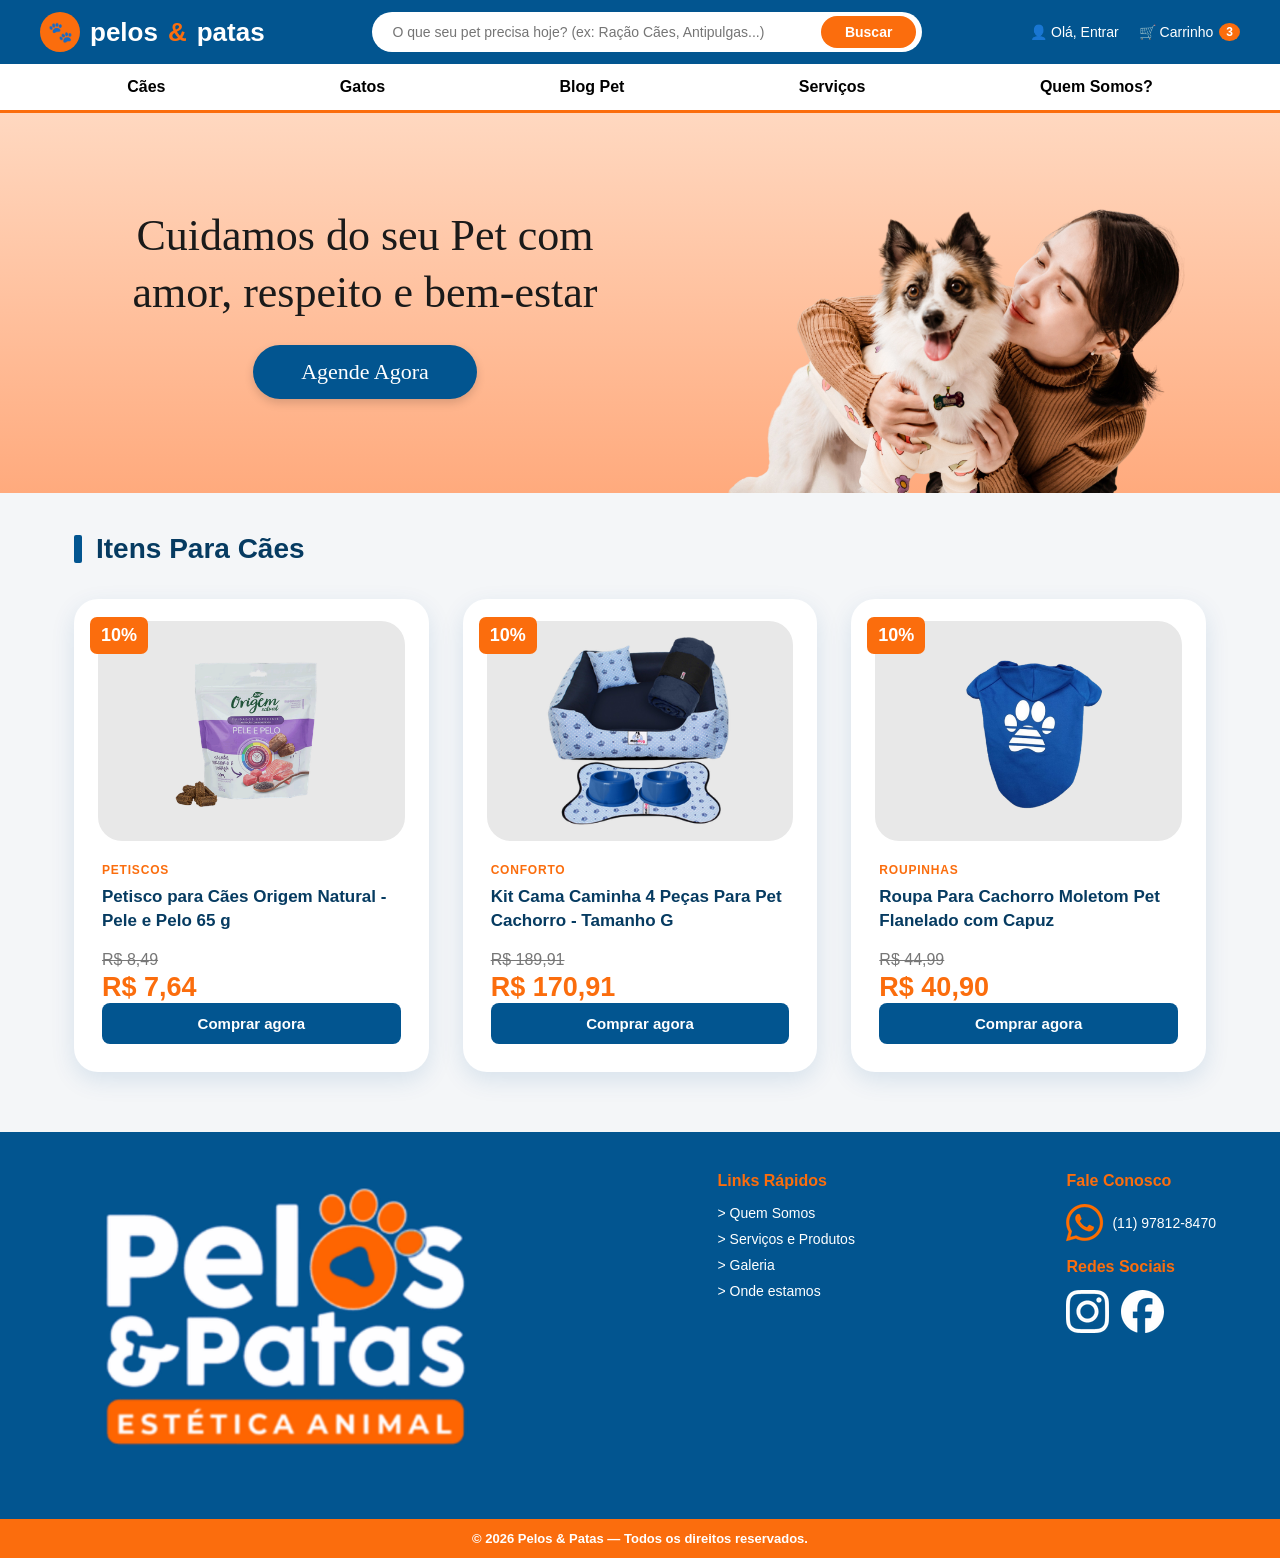
==== index.html @ 300a694d "Replace footer icons with images" ====
<!DOCTYPE html>
<html lang="pt-BR">
<head>
  <meta charset="UTF-8">
  <meta name="viewport" content="width=device-width, initial-scale=1.0">
  <title>Pelos e Patas - Pet Shop</title>
  <style>
    :root {
      --laranja: #fb6d0d;
      --azul: #025590;
      --azul-escuro: #063b61;
      --cinza-texto: #666;
      --cinza-claro: #f4f6f8;
      --branco: #ffffff;
    }

    * {
      box-sizing: border-box;
      margin: 0;
      padding: 0;
    }

    body {
      font-family: Arial, sans-serif;
      background: var(--cinza-claro);
      color: var(--azul-escuro);
      overflow-x: hidden;
    }

    /* BARRA SUPERIOR (AZUL) */
    .top-bar {
      background-color: var(--azul);
      color: var(--branco);
      padding: 12px 40px;
      display: flex;
      align-items: center;
      justify-content: space-between;
      gap: 20px;
      position: relative;
      z-index: 2;
    }

    .logo {
      font-size: 26px;
      font-weight: bold;
      color: var(--branco);
      display: flex;
      align-items: center;
      gap: 10px;
      text-decoration: none;
      white-space: nowrap;
    }

    .logo-icon {
      background-color: var(--laranja);
      color: var(--branco);
      width: 40px;
      height: 40px;
      border-radius: 50%;
      display: flex;
      align-items: center;
      justify-content: center;
      font-size: 20px;
    }

    .logo span {
      color: var(--laranja);
    }

    /* BARRA DE PESQUISA */
    .search-box {
      background: var(--branco);
      border-radius: 30px;
      padding: 4px 6px 4px 20px;
      display: flex;
      align-items: center;
      width: 100%;
      max-width: 550px;
    }

    .search-box input {
      border: none;
      outline: none;
      width: 100%;
      font-size: 14px;
      color: var(--cinza-texto);
    }

    .search-box button {
      background: var(--laranja);
      color: var(--branco);
      border: none;
      padding: 8px 24px;
      border-radius: 20px;
      font-weight: bold;
      cursor: pointer;
      font-size: 14px;
    }

    .user-actions {
      display: flex;
      align-items: center;
      gap: 20px;
      font-size: 14px;
      white-space: nowrap;
    }

    .user-actions a {
      color: var(--branco);
      text-decoration: none;
      display: flex;
      align-items: center;
      gap: 6px;
    }

    .cart-badge {
      background: var(--laranja);
      color: var(--branco);
      border-radius: 50%;
      padding: 2px 7px;
      font-size: 12px;
      font-weight: bold;
    }

    /* MENU DE NAVEGAÇÃO SECUNDÁRIO */
    .sub-nav {
      background: var(--branco);
      display: flex;
      justify-content: space-around;
      padding: 14px 40px;
      border-bottom: 3px solid var(--laranja);
      position: relative;
      z-index: 1;
    }

    .sub-nav a {
      color: #000;
      text-decoration: none;
      font-weight: bold;
      font-size: 16px;
    }

    .sub-nav a:hover {
      color: var(--laranja);
    }

    /* HERO SECTION */
    .hero {
      background: linear-gradient(180deg, #ffd8c0 0%, #ffaa7d 100%);
      position: relative;
      display: flex;
      justify-content: center;
      align-items: flex-end;
      height: 380px;
      padding: 0 40px;
      overflow: hidden;
    }

    .hero-container {
      max-width: 1100px;
      width: 100%;
      height: 100%;
      display: flex;
      align-items: center;
      justify-content: space-between;
      position: relative;
    }

    .hero-text {
      max-width: 550px;
      text-align: center;
    }

    .hero-text h1 {
      font-family: 'Georgia', serif;
      font-size: 44px;
      color: #1a1a1a;
      font-weight: normal;
      line-height: 1.3;
      margin-bottom: 24px;
    }

    .btn-agende {
      display: inline-block;
      background-color: var(--azul);
      color: var(--branco);
      padding: 14px 48px;
      border: none;
      border-radius: 30px;
      font-size: 22px;
      font-family: 'Georgia', serif;
      cursor: pointer;
      box-shadow: 0 4px 10px rgba(0,0,0,0.15);
      transition: background 0.2s;
      text-decoration: none;
    }

    .btn-agende:hover {
      background-color: var(--azul-escuro);
    }

    .hero-image {
      position: absolute;
      right: 0;
      bottom: 0;
      display: flex;
      align-items: flex-end;
    }

    .hero-image img {
      height: 360px;
      width: auto;
      display: block;
      object-fit: contain;
      vertical-align: bottom;
    }

    /* CATALOGO DE PRODUTOS */
    .catalogo {
      max-width: 1180px;
      margin: 40px auto;
      padding: 0 24px;
    }

    .cabecalho {
      display: flex;
      align-items: center;
      gap: 14px;
      margin-bottom: 34px;
    }

    .marca {
      width: 8px;
      height: 28px;
      background: var(--azul);
      border-radius: 2px;
    }

    .cabecalho h2 {
      font-size: 28px;
      color: var(--azul-escuro);
    }

    .produtos {
      display: grid;
      grid-template-columns: repeat(3, 1fr);
      gap: 34px;
    }

    .card {
      position: relative;
      overflow: hidden;
      background: var(--branco);
      border-radius: 24px;
      box-shadow: 0 8px 24px rgba(2, 85, 144, 0.12);
      transition: transform 0.2s ease, box-shadow 0.2s ease;
      display: flex;
      flex-direction: column;
    }

    .card:hover {
      transform: translateY(-5px);
      box-shadow: 0 14px 28px rgba(2, 85, 144, 0.18);
    }

    .desconto {
      position: absolute;
      top: 18px;
      left: 16px;
      z-index: 2;
      padding: 8px 11px;
      background: var(--laranja);
      color: var(--branco);
      font-size: 18px;
      font-weight: bold;
      border-radius: 7px;
    }

    .imagem-produto {
      display: flex;
      align-items: center;
      justify-content: center;
      height: 220px;
      margin: 22px 24px 0;
      background: #e8e8e8;
      border-radius: 24px;
      overflow: hidden;
      padding: 16px;
    }

    .imagem-produto img {
      width: 100%;
      height: 100%;
      object-fit: contain;
    }

    .conteudo {
      padding: 22px 28px 28px;
      display: flex;
      flex-direction: column;
      flex-grow: 1;
    }

    .categoria {
      margin-bottom: 8px;
      color: var(--laranja);
      font-size: 12px;
      font-weight: bold;
      text-transform: uppercase;
      letter-spacing: 0.8px;
    }

    .produto-nome {
      min-height: 48px;
      margin-bottom: 18px;
      color: var(--azul-escuro);
      font-size: 17px;
      line-height: 1.4;
    }

    .preco-antigo {
      margin-bottom: 3px;
      color: #777;
      font-size: 16px;
      text-decoration: line-through;
    }

    .preco-atual {
      color: var(--laranja);
      font-size: 27px;
      font-weight: bold;
    }

    .comprar {
      width: 100%;
      margin-top: auto;
      padding: 12px;
      border: none;
      border-radius: 8px;
      background: var(--azul);
      color: var(--branco);
      font-size: 15px;
      font-weight: bold;
      cursor: pointer;
    }

    /* RODAPÉ COMPLETO */
    .site-footer {
      background-color: var(--azul);
      color: var(--branco);
      margin-top: 60px;
    }

    .footer-content {
      max-width: 1200px;
      margin: 0 auto;
      padding: 40px 24px;
      display: flex;
      justify-content: space-between;
      align-items: flex-start;
      gap: 30px;
      flex-wrap: wrap;
    }

    .footer-col-logo {
      display: flex;
      flex-direction: column;
      align-items: flex-start;
      gap: 8px;
    }

    .footer-logo {
      font-size: 32px;
      font-weight: bold;
      color: var(--branco);
      display: flex;
      align-items: center;
      gap: 10px;
      text-decoration: none;
    }

    .footer-logo-icon {
      background-color: var(--laranja);
      color: var(--branco);
      width: 45px;
      height: 45px;
      border-radius: 50%;
      display: flex;
      align-items: center;
      justify-content: center;
      font-size: 24px;
    }

    .footer-logo span {
      color: var(--laranja);
    }

    .footer-subtitle {
      background-color: var(--laranja);
      color: var(--branco);
      font-size: 12px;
      font-weight: bold;
      text-transform: uppercase;
      padding: 4px 12px;
      border-radius: 5px;
      letter-spacing: 1px;
    }

    .footer-col h3 {
      color: var(--laranja);
      font-size: 16px;
      margin-bottom: 14px;
    }

    .footer-col ul {
      list-style: none;
    }

    .footer-col li {
      margin-bottom: 8px;
    }

    .footer-col a {
      color: var(--branco);
      text-decoration: none;
      font-size: 14px;
    }

    .footer-col a:hover {
      text-decoration: underline;
    }

    .contact-item {
      display: flex;
      align-items: center;
      gap: 8px;
      font-size: 14px;
      margin-bottom: 16px;
    }

    .social-icons {
      display: flex;
      gap: 12px;
      font-size: 22px;
    }

    .social-icons a {
      color: var(--branco);
      text-decoration: none;
    }

    .footer-bottom {
      background-color: var(--laranja);
      text-align: center;
      padding: 12px;
      font-size: 13px;
      font-weight: bold;
      color: var(--branco);
    }

    @media (max-width: 900px) {
      .hero-container {
        flex-direction: column;
        text-align: center;
      }
      .hero-image {
        position: relative;
        right: 0;
      }
      .hero-image img {
        height: 280px;
      }
      .produtos {
        grid-template-columns: 1fr;
      }
      .footer-content {
        flex-direction: column;
        gap: 24px;
      }
    }
  </style>
</head>

<body>

  <!-- HEADER PADRONIZADO -->
  <header>
    <div class="top-bar">
      <a href="index.html" class="logo">
        <span class="logo-icon">🐾</span>
        pelos<span>&</span>patas
      </a>
      
      <div class="search-box">
        <input type="text" placeholder="O que seu pet precisa hoje? (ex: Ração Cães, Antipulgas...)">
        <button type="submit">Buscar</button>
      </div>

      <div class="user-actions">
        <a href="#">👤 Olá, Entrar</a>
        <a href="#">🛒 Carrinho <span class="cart-badge">3</span></a>
      </div>
    </div>

    <nav class="sub-nav">
      <a href="#">Cães</a>
      <a href="#">Gatos</a>
      <a href="blog.html">Blog Pet</a>
      <a href="#">Serviços</a>
      <a href="quem-somos.html">Quem Somos?</a>
    </nav>
  </header>

  <!-- HERO SECTION -->
  <section class="hero">
    <div class="hero-container">
      <div class="hero-text">
        <h1>Cuidamos do seu Pet com amor, respeito e bem-estar</h1>
        <a href="agendamento.html" class="btn-agende">Agende Agora</a>
      </div>

      <div class="hero-image">
        <img src="assets/mulher.png?v=2" alt="Mulher com cachorro no colo">
      </div>
    </div>
  </section>

  <!-- CATALOGO DE PRODUTOS -->
  <main class="catalogo">
    <div class="cabecalho">
      <span class="marca"></span>
      <h2>Itens Para Cães</h2>
    </div>

    <section class="produtos">
      <!-- CARD 1 -->
      <article class="card">
        <span class="desconto">10%</span>
        <div class="imagem-produto">
          <img src="assets/petisco.png" alt="Petisco Natural">
        </div>
        <div class="conteudo">
          <p class="categoria">Petiscos</p>
          <h3 class="produto-nome">Petisco para Cães Origem Natural - Pele e Pelo 65 g</h3>
          <p class="preco-antigo">R$ 8,49</p>
          <p class="preco-atual">R$ 7,64</p>
          <button class="comprar">Comprar agora</button>
        </div>
      </article>

      <!-- CARD 2 -->
      <article class="card">
        <span class="desconto">10%</span>
        <div class="imagem-produto">
          <img src="assets/casinha.png" alt="Kit Cama Caminha">
        </div>
        <div class="conteudo">
          <p class="categoria">Conforto</p>
          <h3 class="produto-nome">Kit Cama Caminha 4 Peças Para Pet Cachorro - Tamanho G</h3>
          <p class="preco-antigo">R$ 189,91</p>
          <p class="preco-atual">R$ 170,91</p>
          <button class="comprar">Comprar agora</button>
        </div>
      </article>

      <!-- CARD 3 -->
      <article class="card">
        <span class="desconto">10%</span>
        <div class="imagem-produto">
          <img src="assets/roupa.png" alt="Roupa Moletom">
        </div>
        <div class="conteudo">
          <p class="categoria">Roupinhas</p>
          <h3 class="produto-nome">Roupa Para Cachorro Moletom Pet Flanelado com Capuz</h3>
          <p class="preco-antigo">R$ 44,99</p>
          <p class="preco-atual">R$ 40,90</p>
          <button class="comprar">Comprar agora</button>
        </div>
      </article>
    </section>
  </main>

  <!-- RODAPÉ COMPLETO -->
  <footer class="site-footer">
    <div class="footer-content">
      <div class="footer-col-logo">
        <a href="index.html" class="footer-logo">
          <img src="assets/logo2.png" alt="Pelos & Patas Estética Animal">
        </a>
      </div>

      <div class="footer-col">
        <h3>Links Rápidos</h3>
        <ul>
          <li><a href="quem-somos.html">&gt; Quem Somos</a></li>
          <li><a href="#">&gt; Serviços e Produtos</a></li>
          <li><a href="#">&gt; Galeria</a></li>
          <li><a href="#">&gt; Onde estamos</a></li>
        </ul>
      </div>

      <div class="footer-col">
        <h3>Fale Conosco</h3>
        <div class="contact-item">
          <img src="assets/whatsapp.png" alt="WhatsApp">
          <span>(11) 97812-8470</span>
        </div>

        <h3>Redes Sociais</h3>
        <div class="social-icons">
          <a href="#" title="Instagram">
            <img src="assets/instagram.png" alt="Instagram">
          </a>
          <a href="#" title="Facebook">
            <img src="assets/facebook.png" alt="Facebook">
          </a>
        </div>
      </div>
    </div>

    <div class="footer-bottom">
      &copy; 2026 Pelos & Patas — Todos os direitos reservados.
    </div>
  </footer>

</body>
</html>
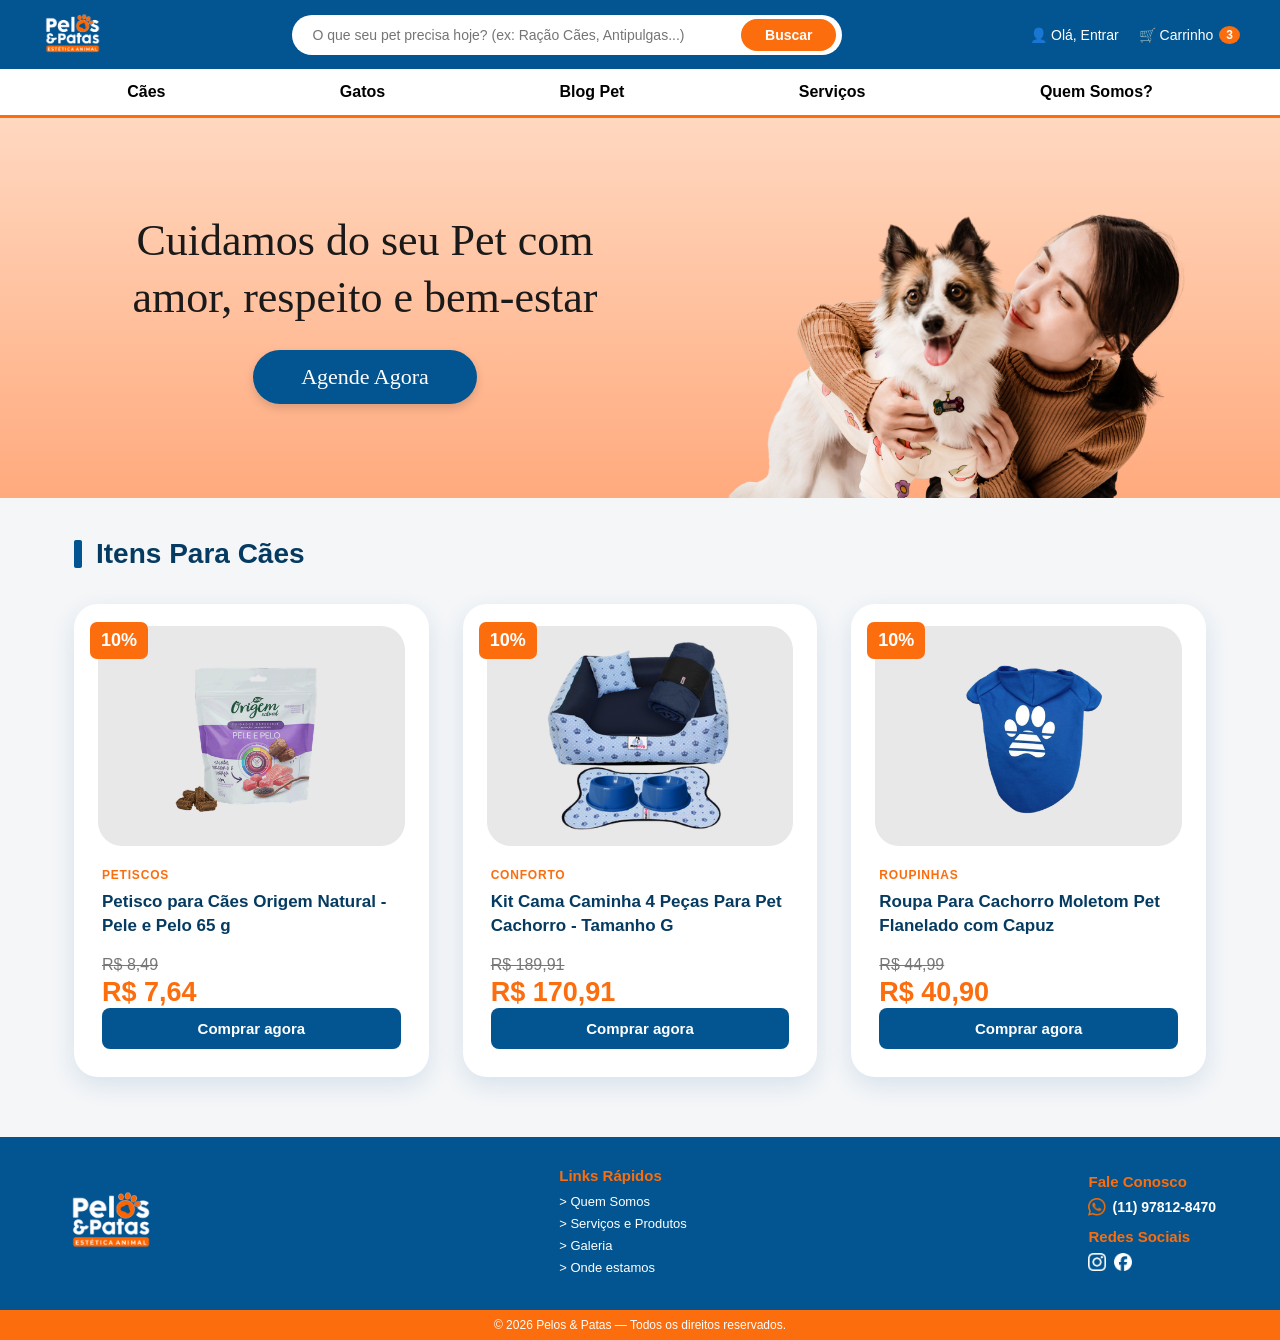
==== commit 45edef1d: "Refactor header and footer styles and layout Refactor header and footer styles, update logo and sear" ====
--- a/index.html
+++ b/index.html
@@ -27,7 +27,7 @@
       overflow-x: hidden;
     }
 
-    /* BARRA SUPERIOR (AZUL) */
+    /* BARRA SUPERIOR */
     .top-bar {
       background-color: var(--azul);
       color: var(--branco);
@@ -41,33 +41,17 @@
     }
 
     .logo {
-      font-size: 26px;
-      font-weight: bold;
-      color: var(--branco);
-      display: flex;
-      align-items: center;
-      gap: 10px;
+      display: flex;
+      align-items: center;
       text-decoration: none;
-      white-space: nowrap;
-    }
-
-    .logo-icon {
-      background-color: var(--laranja);
-      color: var(--branco);
-      width: 40px;
-      height: 40px;
-      border-radius: 50%;
-      display: flex;
-      align-items: center;
-      justify-content: center;
-      font-size: 20px;
-    }
-
-    .logo span {
-      color: var(--laranja);
-    }
-
-    /* BARRA DE PESQUISA */
+    }
+
+    .logo img {
+      height: 45px;
+      width: auto;
+      object-fit: contain;
+    }
+
     .search-box {
       background: var(--branco);
       border-radius: 30px;
@@ -122,7 +106,7 @@
       font-weight: bold;
     }
 
-    /* MENU DE NAVEGAÇÃO SECUNDÁRIO */
+    /* NAV SECUNDÁRIO */
     .sub-nav {
       background: var(--branco);
       display: flex;
@@ -354,10 +338,10 @@
     .footer-content {
       max-width: 1200px;
       margin: 0 auto;
-      padding: 40px 24px;
+      padding: 30px 24px;
       display: flex;
       justify-content: space-between;
-      align-items: flex-start;
+      align-items: center;
       gap: 30px;
       flex-wrap: wrap;
     }
@@ -366,50 +350,19 @@
       display: flex;
       flex-direction: column;
       align-items: flex-start;
-      gap: 8px;
-    }
-
-    .footer-logo {
-      font-size: 32px;
-      font-weight: bold;
-      color: var(--branco);
-      display: flex;
-      align-items: center;
-      gap: 10px;
-      text-decoration: none;
-    }
-
-    .footer-logo-icon {
-      background-color: var(--laranja);
-      color: var(--branco);
-      width: 45px;
-      height: 45px;
-      border-radius: 50%;
-      display: flex;
-      align-items: center;
-      justify-content: center;
-      font-size: 24px;
-    }
-
-    .footer-logo span {
-      color: var(--laranja);
-    }
-
-    .footer-subtitle {
-      background-color: var(--laranja);
-      color: var(--branco);
-      font-size: 12px;
-      font-weight: bold;
-      text-transform: uppercase;
-      padding: 4px 12px;
-      border-radius: 5px;
-      letter-spacing: 1px;
+    }
+
+    .footer-logo img {
+      height: auto;
+      max-height: 65px;
+      width: auto;
+      object-fit: contain;
     }
 
     .footer-col h3 {
       color: var(--laranja);
-      font-size: 16px;
-      margin-bottom: 14px;
+      font-size: 15px;
+      margin-bottom: 8px;
     }
 
     .footer-col ul {
@@ -417,13 +370,13 @@
     }
 
     .footer-col li {
-      margin-bottom: 8px;
+      margin-bottom: 4px;
     }
 
     .footer-col a {
       color: var(--branco);
       text-decoration: none;
-      font-size: 14px;
+      font-size: 13px;
     }
 
     .footer-col a:hover {
@@ -433,28 +386,35 @@
     .contact-item {
       display: flex;
       align-items: center;
+      gap: 6px;
+      font-size: 14px;
+      font-weight: bold;
+      margin-bottom: 12px;
+    }
+
+    .contact-item img {
+      width: 18px;
+      height: 18px;
+      object-fit: contain;
+    }
+
+    .social-icons {
+      display: flex;
       gap: 8px;
-      font-size: 14px;
-      margin-bottom: 16px;
-    }
-
-    .social-icons {
-      display: flex;
-      gap: 12px;
-      font-size: 22px;
-    }
-
-    .social-icons a {
-      color: var(--branco);
-      text-decoration: none;
+    }
+
+    .social-icons img {
+      width: 18px;
+      height: 18px;
+      object-fit: contain;
     }
 
     .footer-bottom {
       background-color: var(--laranja);
       text-align: center;
-      padding: 12px;
-      font-size: 13px;
-      font-weight: bold;
+      padding: 8px;
+      font-size: 12px;
+      font-weight: normal;
       color: var(--branco);
     }
 
@@ -483,12 +443,11 @@
 
 <body>
 
-  <!-- HEADER PADRONIZADO -->
+  <!-- HEADER -->
   <header>
     <div class="top-bar">
       <a href="index.html" class="logo">
-        <span class="logo-icon">🐾</span>
-        pelos<span>&</span>patas
+        <img src="assets/logo.png" alt="Pelos & Patas">
       </a>
       
       <div class="search-box">
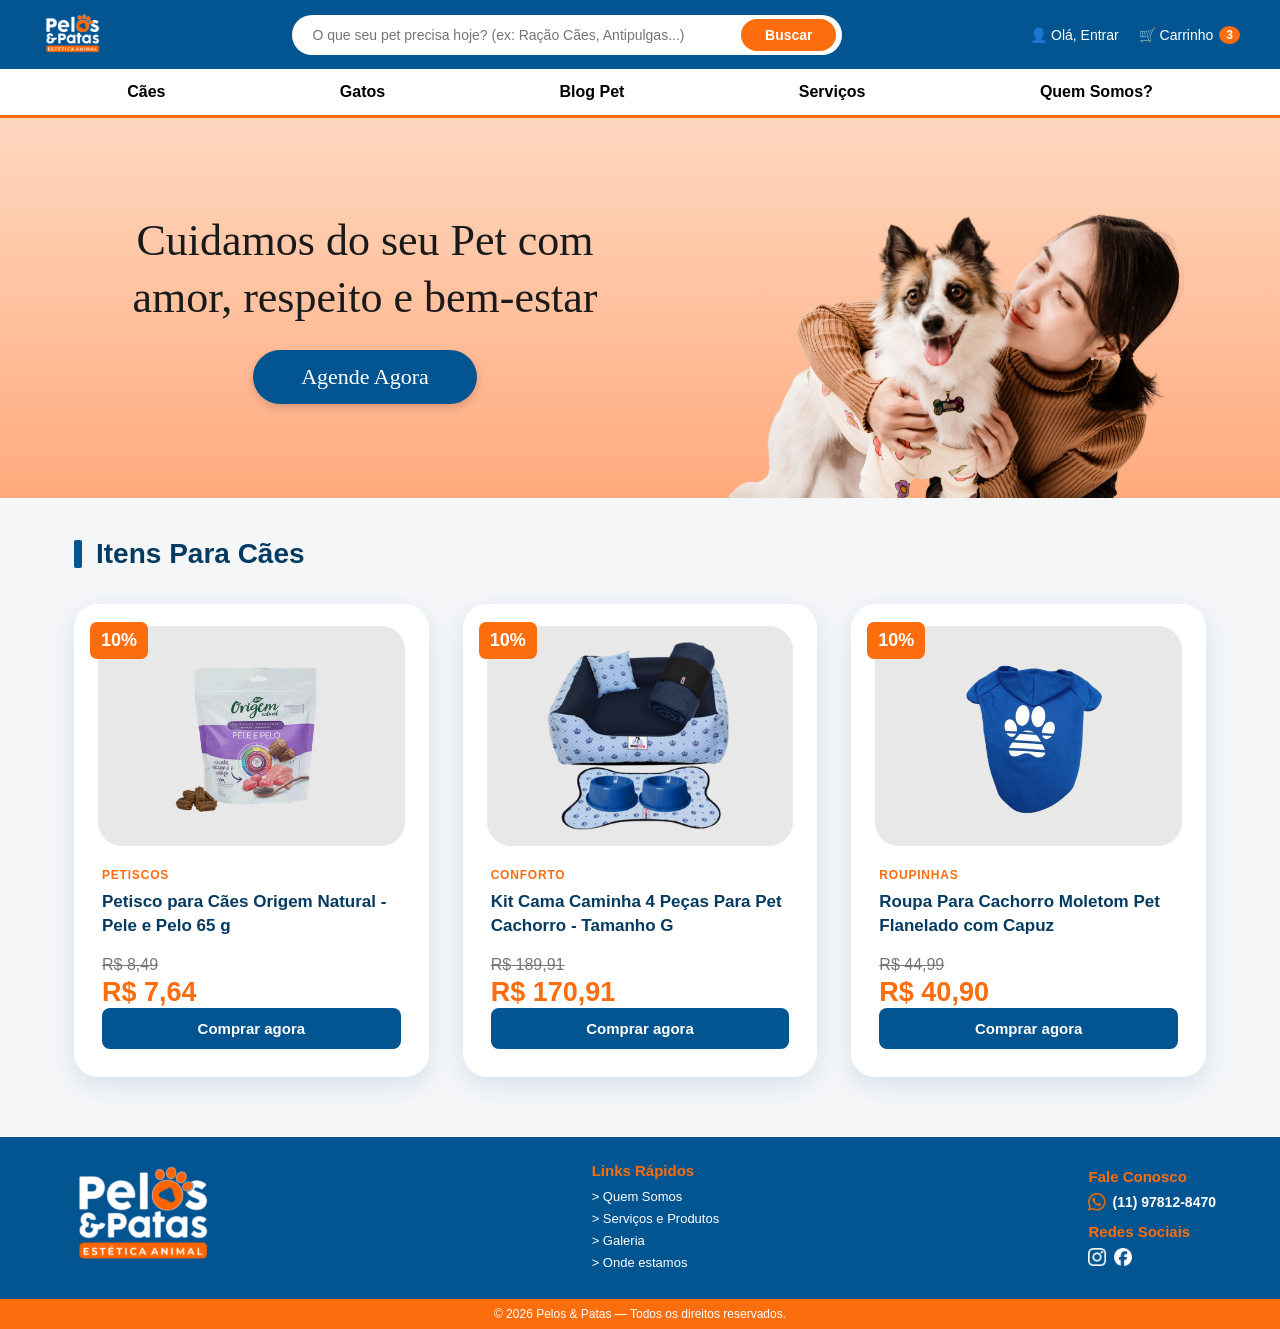
==== commit a6748400: "Adjust footer padding and logo height in index.html" ====
--- a/index.html
+++ b/index.html
@@ -338,7 +338,7 @@
     .footer-content {
       max-width: 1200px;
       margin: 0 auto;
-      padding: 30px 24px;
+      padding: 24px;
       display: flex;
       justify-content: space-between;
       align-items: center;
@@ -354,7 +354,7 @@
 
     .footer-logo img {
       height: auto;
-      max-height: 65px;
+      max-height: 110px;
       width: auto;
       object-fit: contain;
     }
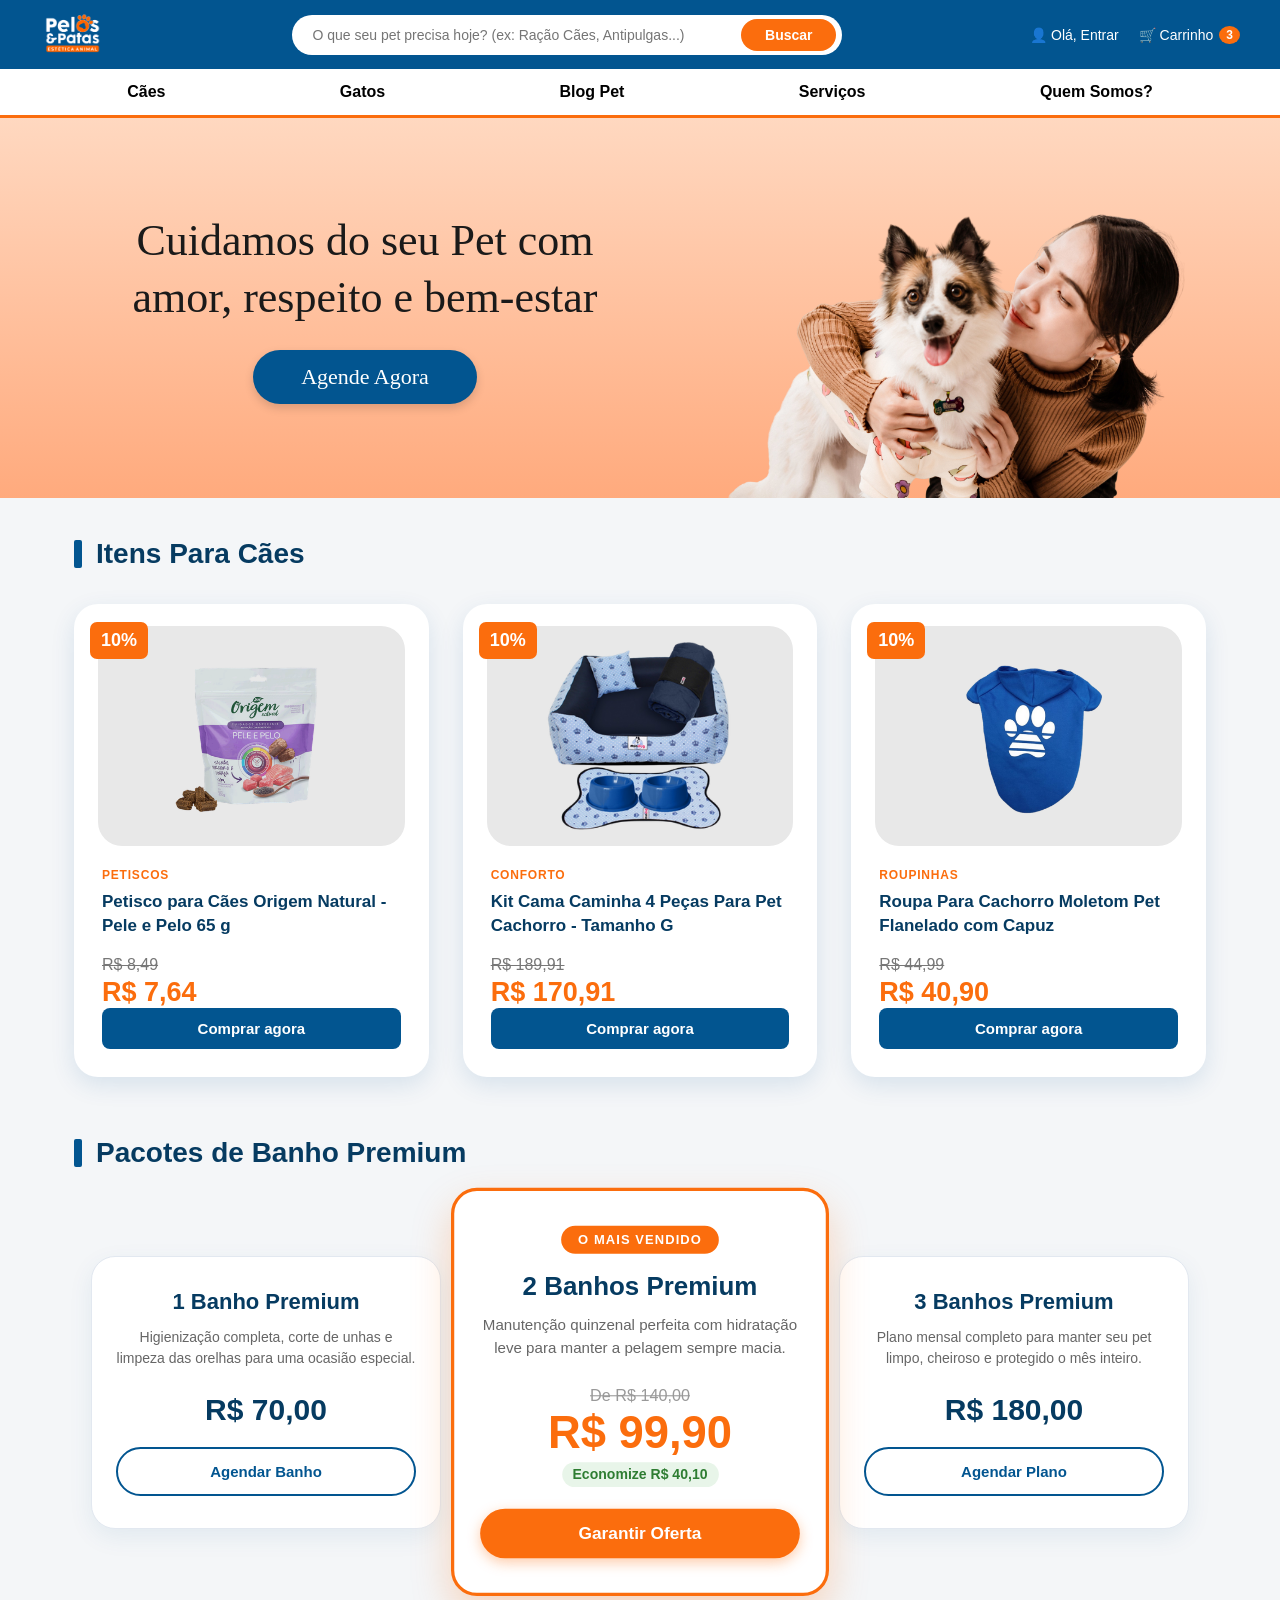
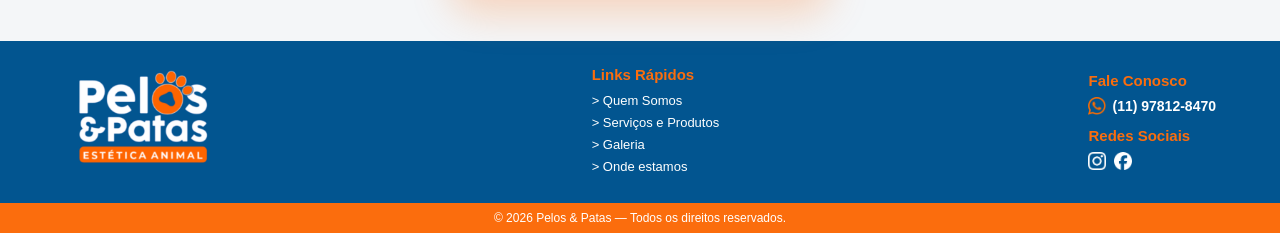
==== commit 246b4f22: "Implement services section with service cards Added a new services section with service cards and pr" ====
--- a/index.html
+++ b/index.html
@@ -326,6 +326,167 @@
       font-size: 15px;
       font-weight: bold;
       cursor: pointer;
+    }
+
+    /* =========================================================
+       SEÇÃO DE SERVIÇOS (HIERARQUIA VISUAL)
+    ========================================================= */
+    .servicos-section {
+      max-width: 1180px;
+      margin: 60px auto 40px;
+      padding: 0 24px;
+    }
+
+    .servicos-grid {
+      display: flex;
+      align-items: center;
+      justify-content: center;
+      gap: 24px;
+      margin-top: 20px;
+    }
+
+    /* Card Padrão de Serviço */
+    .card-servico {
+      background: var(--branco);
+      border-radius: 24px;
+      padding: 32px 24px;
+      flex: 1;
+      max-width: 350px;
+      box-shadow: 0 8px 24px rgba(2, 85, 144, 0.08);
+      border: 1px solid #e2e8f0;
+      display: flex;
+      flex-direction: column;
+      align-items: center;
+      text-align: center;
+      transition: transform 0.3s ease, box-shadow 0.3s ease;
+    }
+
+    .card-servico:hover {
+      transform: translateY(-5px);
+    }
+
+    .card-servico .servico-titulo {
+      font-size: 22px;
+      color: var(--azul-escuro);
+      margin-bottom: 12px;
+    }
+
+    .card-servico .servico-descricao {
+      font-size: 14px;
+      color: var(--cinza-texto);
+      line-height: 1.5;
+      margin-bottom: 24px;
+      flex-grow: 1;
+    }
+
+    .card-servico .servico-preco {
+      font-size: 30px;
+      font-weight: bold;
+      color: var(--azul-escuro);
+      margin-bottom: 20px;
+    }
+
+    .btn-servico {
+      display: block;
+      width: 100%;
+      padding: 14px;
+      border-radius: 30px;
+      border: 2px solid var(--azul);
+      background: transparent;
+      color: var(--azul);
+      font-size: 15px;
+      font-weight: bold;
+      text-align: center;
+      text-decoration: none;
+      cursor: pointer;
+      transition: all 0.2s ease;
+    }
+
+    .btn-servico:hover {
+      background: var(--azul);
+      color: var(--branco);
+    }
+
+    /* --- HIGHLIGHT / HIERARQUIA: CARD DO MEIO (2 BANHOS) --- */
+    .card-servico.destaque {
+      border: 3px solid var(--laranja);
+      transform: scale(1.08);
+      box-shadow: 0 16px 36px rgba(251, 109, 13, 0.25);
+      position: relative;
+      z-index: 2;
+    }
+
+    .card-servico.destaque:hover {
+      transform: scale(1.10);
+    }
+
+    .tag-destaque {
+      background: var(--laranja);
+      color: var(--branco);
+      font-size: 12px;
+      font-weight: bold;
+      letter-spacing: 1px;
+      padding: 6px 16px;
+      border-radius: 20px;
+      margin-bottom: 16px;
+      text-transform: uppercase;
+    }
+
+    .card-servico.destaque .servico-titulo {
+      font-size: 24px;
+      color: var(--azul-escuro);
+    }
+
+    /* Preço Promocional Aparente */
+    .preco-promocional {
+      display: flex;
+      flex-direction: column;
+      align-items: center;
+      margin-bottom: 20px;
+    }
+
+    .preco-promocional .de {
+      font-size: 15px;
+      color: #999;
+      text-decoration: line-through;
+    }
+
+    .preco-promocional .por {
+      font-size: 42px;
+      font-weight: bold;
+      color: var(--laranja);
+      line-height: 1.1;
+      margin: 4px 0;
+    }
+
+    .preco-promocional .economia {
+      font-size: 13px;
+      font-weight: bold;
+      color: #2e7d32;
+      background: #e8f5e9;
+      padding: 4px 10px;
+      border-radius: 12px;
+    }
+
+    .btn-servico-destaque {
+      display: block;
+      width: 100%;
+      padding: 14px;
+      border-radius: 30px;
+      border: none;
+      background: var(--laranja);
+      color: var(--branco);
+      font-size: 16px;
+      font-weight: bold;
+      text-align: center;
+      text-decoration: none;
+      cursor: pointer;
+      box-shadow: 0 4px 12px rgba(251, 109, 13, 0.35);
+      transition: background 0.2s ease;
+    }
+
+    .btn-servico-destaque:hover {
+      background: #e05e07;
     }
 
     /* RODAPÉ COMPLETO */
@@ -433,6 +594,12 @@
       .produtos {
         grid-template-columns: 1fr;
       }
+      .servicos-grid {
+        flex-direction: column;
+      }
+      .card-servico.destaque {
+        transform: scale(1);
+      }
       .footer-content {
         flex-direction: column;
         gap: 24px;
@@ -465,7 +632,7 @@
       <a href="#">Cães</a>
       <a href="#">Gatos</a>
       <a href="blog.html">Blog Pet</a>
-      <a href="#">Serviços</a>
+      <a href="servicos.html">Serviços</a>
       <a href="quem-somos.html">Quem Somos?</a>
     </nav>
   </header>
@@ -538,6 +705,49 @@
       </article>
     </section>
   </main>
+
+  <!-- SEÇÃO DE SERVIÇOS (PACOTES DE BANHO) -->
+  <section class="servicos-section">
+    <div class="cabecalho">
+      <span class="marca"></span>
+      <h2>Pacotes de Banho Premium</h2>
+    </div>
+
+    <div class="servicos-grid">
+      
+      <!-- ESQUERDA: 1 Banho Premium -->
+      <article class="card-servico">
+        <h3 class="servico-titulo">1 Banho Premium</h3>
+        <p class="servico-descricao">Higienização completa, corte de unhas e limpeza das orelhas para uma ocasião especial.</p>
+        <div class="servico-preco">R$ 70,00</div>
+        <a href="agendamento.html" class="btn-servico">Agendar Banho</a>
+      </article>
+
+      <!-- MEIO: 2 Banhos Premium (DESTAQUE E VALOR PROMOCIONAL) -->
+      <article class="card-servico destaque">
+        <span class="tag-destaque">O Mais Vendido</span>
+        <h3 class="servico-titulo">2 Banhos Premium</h3>
+        <p class="servico-descricao">Manutenção quinzenal perfeita com hidratação leve para manter a pelagem sempre macia.</p>
+        
+        <div class="preco-promocional">
+          <span class="de">De R$ 140,00</span>
+          <span class="por">R$ 99,90</span>
+          <span class="economia">Economize R$ 40,10</span>
+        </div>
+        
+        <a href="agendamento.html" class="btn-servico-destaque">Garantir Oferta</a>
+      </article>
+
+      <!-- DIREITA: 3 Banhos Premium -->
+      <article class="card-servico">
+        <h3 class="servico-titulo">3 Banhos Premium</h3>
+        <p class="servico-descricao">Plano mensal completo para manter seu pet limpo, cheiroso e protegido o mês inteiro.</p>
+        <div class="servico-preco">R$ 180,00</div>
+        <a href="agendamento.html" class="btn-servico">Agendar Plano</a>
+      </article>
+
+    </div>
+  </section>
 
   <!-- RODAPÉ COMPLETO -->
   <footer class="site-footer">
@@ -552,7 +762,7 @@
         <h3>Links Rápidos</h3>
         <ul>
           <li><a href="quem-somos.html">&gt; Quem Somos</a></li>
-          <li><a href="#">&gt; Serviços e Produtos</a></li>
+          <li><a href="servicos.html">&gt; Serviços e Produtos</a></li>
           <li><a href="#">&gt; Galeria</a></li>
           <li><a href="#">&gt; Onde estamos</a></li>
         </ul>
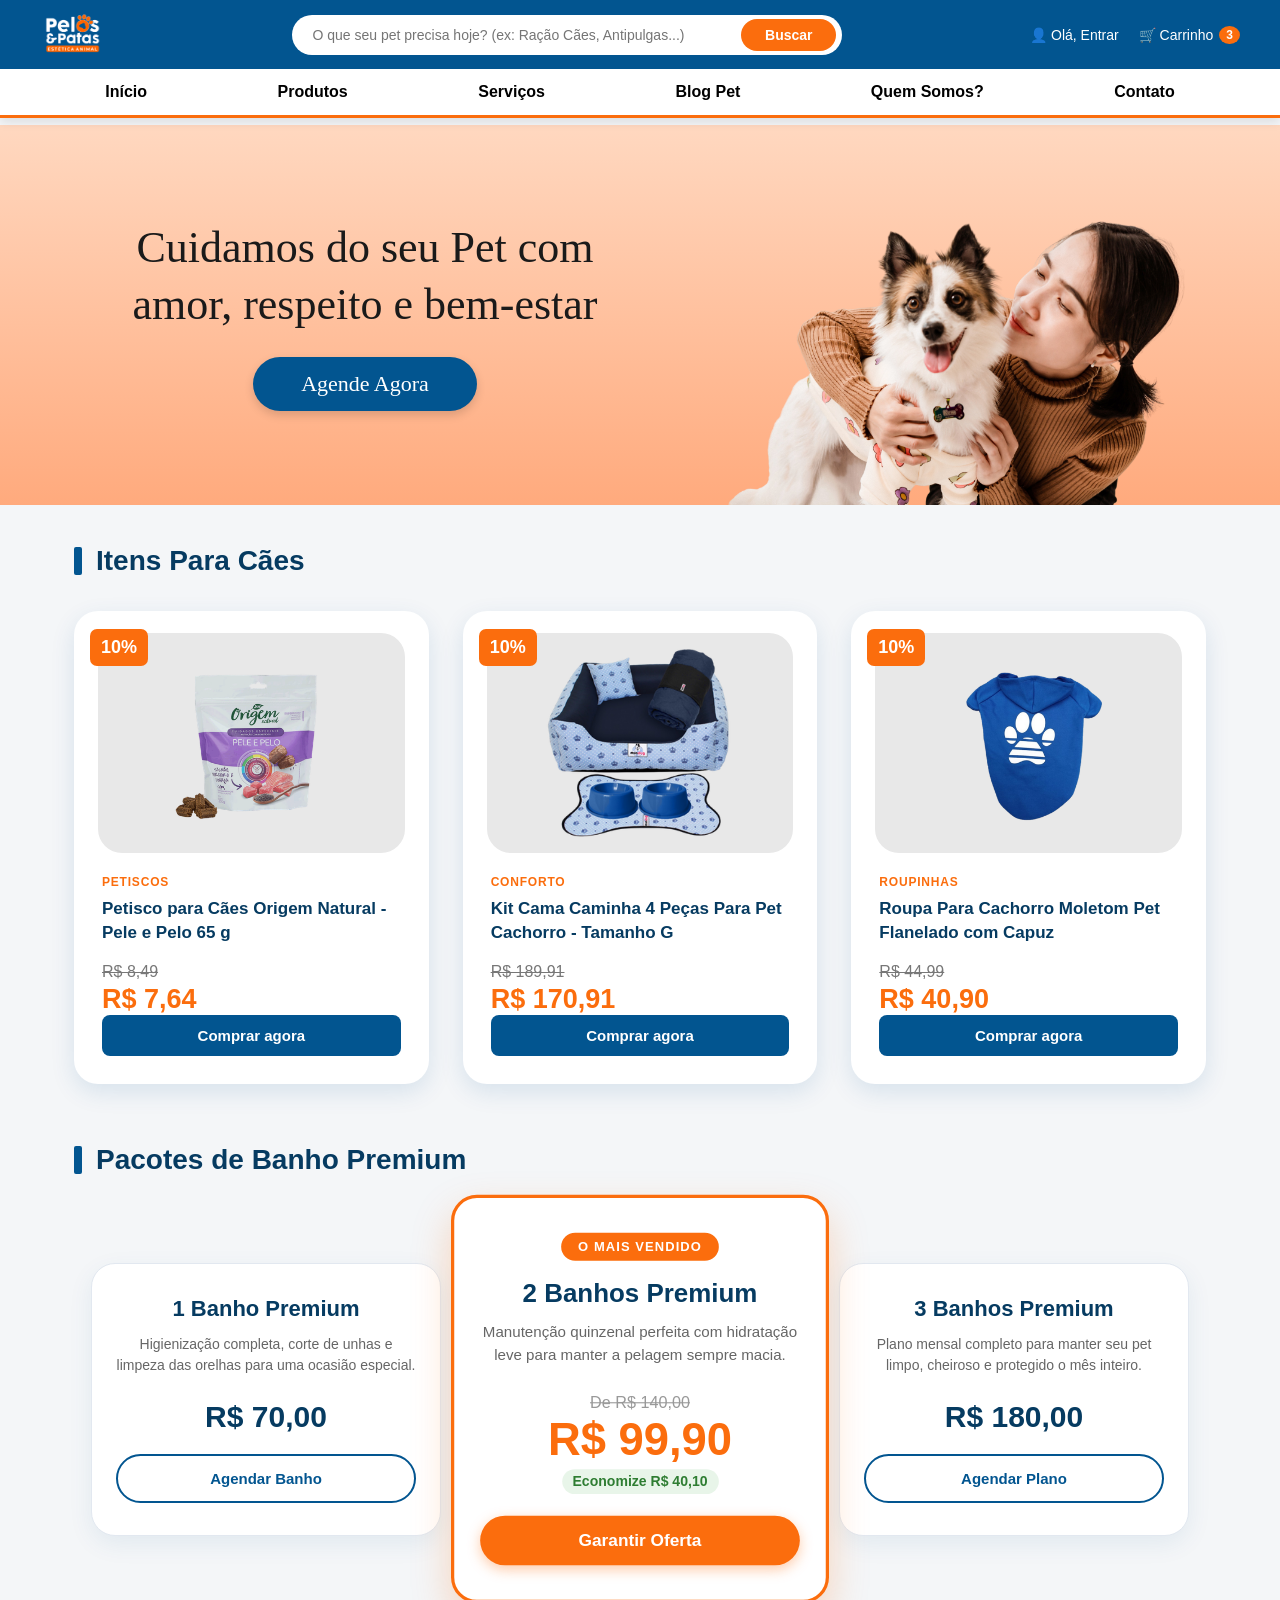
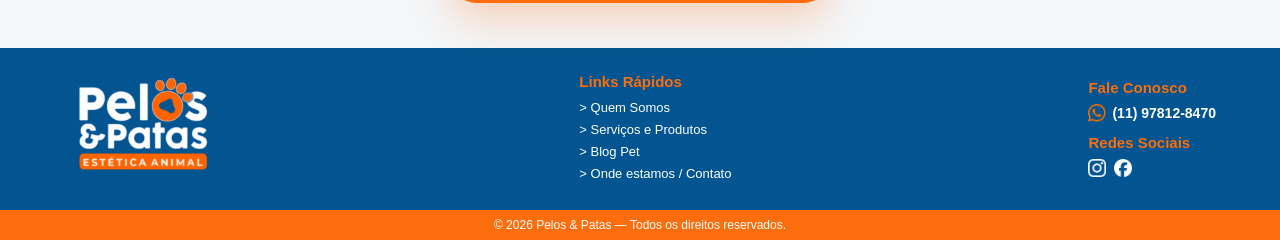
==== commit a3e318db: "Implement smooth scrolling and fixed header Add smooth scrolling and fixed header styles." ====
--- a/index.html
+++ b/index.html
@@ -20,11 +20,34 @@
       padding: 0;
     }
 
+    /* TÓPICO 3: Scroll Suave e Compensação para Navbar Fixa */
+    html {
+      scroll-behavior: smooth;
+    }
+
     body {
       font-family: Arial, sans-serif;
       background: var(--cinza-claro);
       color: var(--azul-escuro);
       overflow-x: hidden;
+      padding-top: 125px; /* Altura da navbar fixa */
+    }
+
+    /* Compensação para os títulos não ficarem escondidos atrás do cabeçalho */
+    section[id],
+    main[id],
+    footer[id] {
+      scroll-margin-top: 135px;
+    }
+
+    /* HEADER FIXO NO TOPO */
+    .fixed-header {
+      position: fixed;
+      top: 0;
+      left: 0;
+      width: 100%;
+      z-index: 1000;
+      box-shadow: 0 4px 10px rgba(0,0,0,0.1);
     }
 
     /* BARRA SUPERIOR */
@@ -36,8 +59,6 @@
       align-items: center;
       justify-content: space-between;
       gap: 20px;
-      position: relative;
-      z-index: 2;
     }
 
     .logo {
@@ -106,15 +127,13 @@
       font-weight: bold;
     }
 
-    /* NAV SECUNDÁRIO */
+    /* MENU DE NAVEGAÇÃO */
     .sub-nav {
       background: var(--branco);
       display: flex;
       justify-content: space-around;
       padding: 14px 40px;
       border-bottom: 3px solid var(--laranja);
-      position: relative;
-      z-index: 1;
     }
 
     .sub-nav a {
@@ -122,6 +141,7 @@
       text-decoration: none;
       font-weight: bold;
       font-size: 16px;
+      transition: color 0.2s ease;
     }
 
     .sub-nav a:hover {
@@ -328,9 +348,7 @@
       cursor: pointer;
     }
 
-    /* =========================================================
-       SEÇÃO DE SERVIÇOS (HIERARQUIA VISUAL)
-    ========================================================= */
+    /* SEÇÃO DE SERVIÇOS */
     .servicos-section {
       max-width: 1180px;
       margin: 60px auto 40px;
@@ -345,7 +363,6 @@
       margin-top: 20px;
     }
 
-    /* Card Padrão de Serviço */
     .card-servico {
       background: var(--branco);
       border-radius: 24px;
@@ -407,7 +424,7 @@
       color: var(--branco);
     }
 
-    /* --- HIGHLIGHT / HIERARQUIA: CARD DO MEIO (2 BANHOS) --- */
+    /* CARD DESTAQUE */
     .card-servico.destaque {
       border: 3px solid var(--laranja);
       transform: scale(1.08);
@@ -437,7 +454,6 @@
       color: var(--azul-escuro);
     }
 
-    /* Preço Promocional Aparente */
     .preco-promocional {
       display: flex;
       flex-direction: column;
@@ -580,6 +596,16 @@
     }
 
     @media (max-width: 900px) {
+      body {
+        padding-top: 170px;
+      }
+      section[id], main[id], footer[id] {
+        scroll-margin-top: 180px;
+      }
+      .top-bar {
+        flex-direction: column;
+        padding: 12px 20px;
+      }
       .hero-container {
         flex-direction: column;
         text-align: center;
@@ -610,11 +636,11 @@
 
 <body>
 
-  <!-- HEADER -->
-  <header>
+  <!-- HEADER FIXO NO TOPO -->
+  <header class="fixed-header">
     <div class="top-bar">
-      <a href="index.html" class="logo">
-        <img src="assets/logo.png" alt="Pelos & Patas">
+      <a href="#inicio" class="logo">
+        <img src="assets/logo.png" alt="Pelos & Patas - Ir para início">
       </a>
       
       <div class="search-box">
@@ -628,21 +654,23 @@
       </div>
     </div>
 
+    <!-- NAVEGAÇÃO -->
     <nav class="sub-nav">
-      <a href="#">Cães</a>
-      <a href="#">Gatos</a>
+      <a href="#inicio">Início</a>
+      <a href="#produtos">Produtos</a>
+      <a href="#servicos">Serviços</a>
       <a href="blog.html">Blog Pet</a>
-      <a href="servicos.html">Serviços</a>
       <a href="quem-somos.html">Quem Somos?</a>
+      <a href="#contato">Contato</a>
     </nav>
   </header>
 
-  <!-- HERO SECTION -->
-  <section class="hero">
+  <!-- HERO SECTION (#inicio) -->
+  <section id="inicio" class="hero">
     <div class="hero-container">
       <div class="hero-text">
         <h1>Cuidamos do seu Pet com amor, respeito e bem-estar</h1>
-        <a href="agendamento.html" class="btn-agende">Agende Agora</a>
+        <a href="servicos.html" class="btn-agende">Agende Agora</a>
       </div>
 
       <div class="hero-image">
@@ -651,8 +679,8 @@
     </div>
   </section>
 
-  <!-- CATALOGO DE PRODUTOS -->
-  <main class="catalogo">
+  <!-- CATALOGO DE PRODUTOS (#produtos) -->
+  <main id="produtos" class="catalogo">
     <div class="cabecalho">
       <span class="marca"></span>
       <h2>Itens Para Cães</h2>
@@ -706,24 +734,23 @@
     </section>
   </main>
 
-  <!-- SEÇÃO DE SERVIÇOS (PACOTES DE BANHO) -->
-  <section class="servicos-section">
+  <!-- SEÇÃO DE SERVIÇOS (#servicos) -->
+  <section id="servicos" class="servicos-section">
     <div class="cabecalho">
       <span class="marca"></span>
       <h2>Pacotes de Banho Premium</h2>
     </div>
 
     <div class="servicos-grid">
-      
-      <!-- ESQUERDA: 1 Banho Premium -->
+      <!-- 1 Banho -->
       <article class="card-servico">
         <h3 class="servico-titulo">1 Banho Premium</h3>
         <p class="servico-descricao">Higienização completa, corte de unhas e limpeza das orelhas para uma ocasião especial.</p>
         <div class="servico-preco">R$ 70,00</div>
-        <a href="agendamento.html" class="btn-servico">Agendar Banho</a>
+        <a href="servicos.html" class="btn-servico">Agendar Banho</a>
       </article>
 
-      <!-- MEIO: 2 Banhos Premium (DESTAQUE E VALOR PROMOCIONAL) -->
+      <!-- 2 Banhos -->
       <article class="card-servico destaque">
         <span class="tag-destaque">O Mais Vendido</span>
         <h3 class="servico-titulo">2 Banhos Premium</h3>
@@ -735,25 +762,24 @@
           <span class="economia">Economize R$ 40,10</span>
         </div>
         
-        <a href="agendamento.html" class="btn-servico-destaque">Garantir Oferta</a>
+        <a href="servicos.html" class="btn-servico-destaque">Garantir Oferta</a>
       </article>
 
-      <!-- DIREITA: 3 Banhos Premium -->
+      <!-- 3 Banhos -->
       <article class="card-servico">
         <h3 class="servico-titulo">3 Banhos Premium</h3>
         <p class="servico-descricao">Plano mensal completo para manter seu pet limpo, cheiroso e protegido o mês inteiro.</p>
         <div class="servico-preco">R$ 180,00</div>
-        <a href="agendamento.html" class="btn-servico">Agendar Plano</a>
+        <a href="servicos.html" class="btn-servico">Agendar Plano</a>
       </article>
-
     </div>
   </section>
 
-  <!-- RODAPÉ COMPLETO -->
-  <footer class="site-footer">
+  <!-- RODAPÉ E CONTATO (#contato) -->
+  <footer id="contato" class="site-footer">
     <div class="footer-content">
       <div class="footer-col-logo">
-        <a href="index.html" class="footer-logo">
+        <a href="#inicio" class="footer-logo">
           <img src="assets/logo2.png" alt="Pelos & Patas Estética Animal">
         </a>
       </div>
@@ -763,8 +789,8 @@
         <ul>
           <li><a href="quem-somos.html">&gt; Quem Somos</a></li>
           <li><a href="servicos.html">&gt; Serviços e Produtos</a></li>
-          <li><a href="#">&gt; Galeria</a></li>
-          <li><a href="#">&gt; Onde estamos</a></li>
+          <li><a href="blog.html">&gt; Blog Pet</a></li>
+          <li><a href="#contato">&gt; Onde estamos / Contato</a></li>
         </ul>
       </div>
 
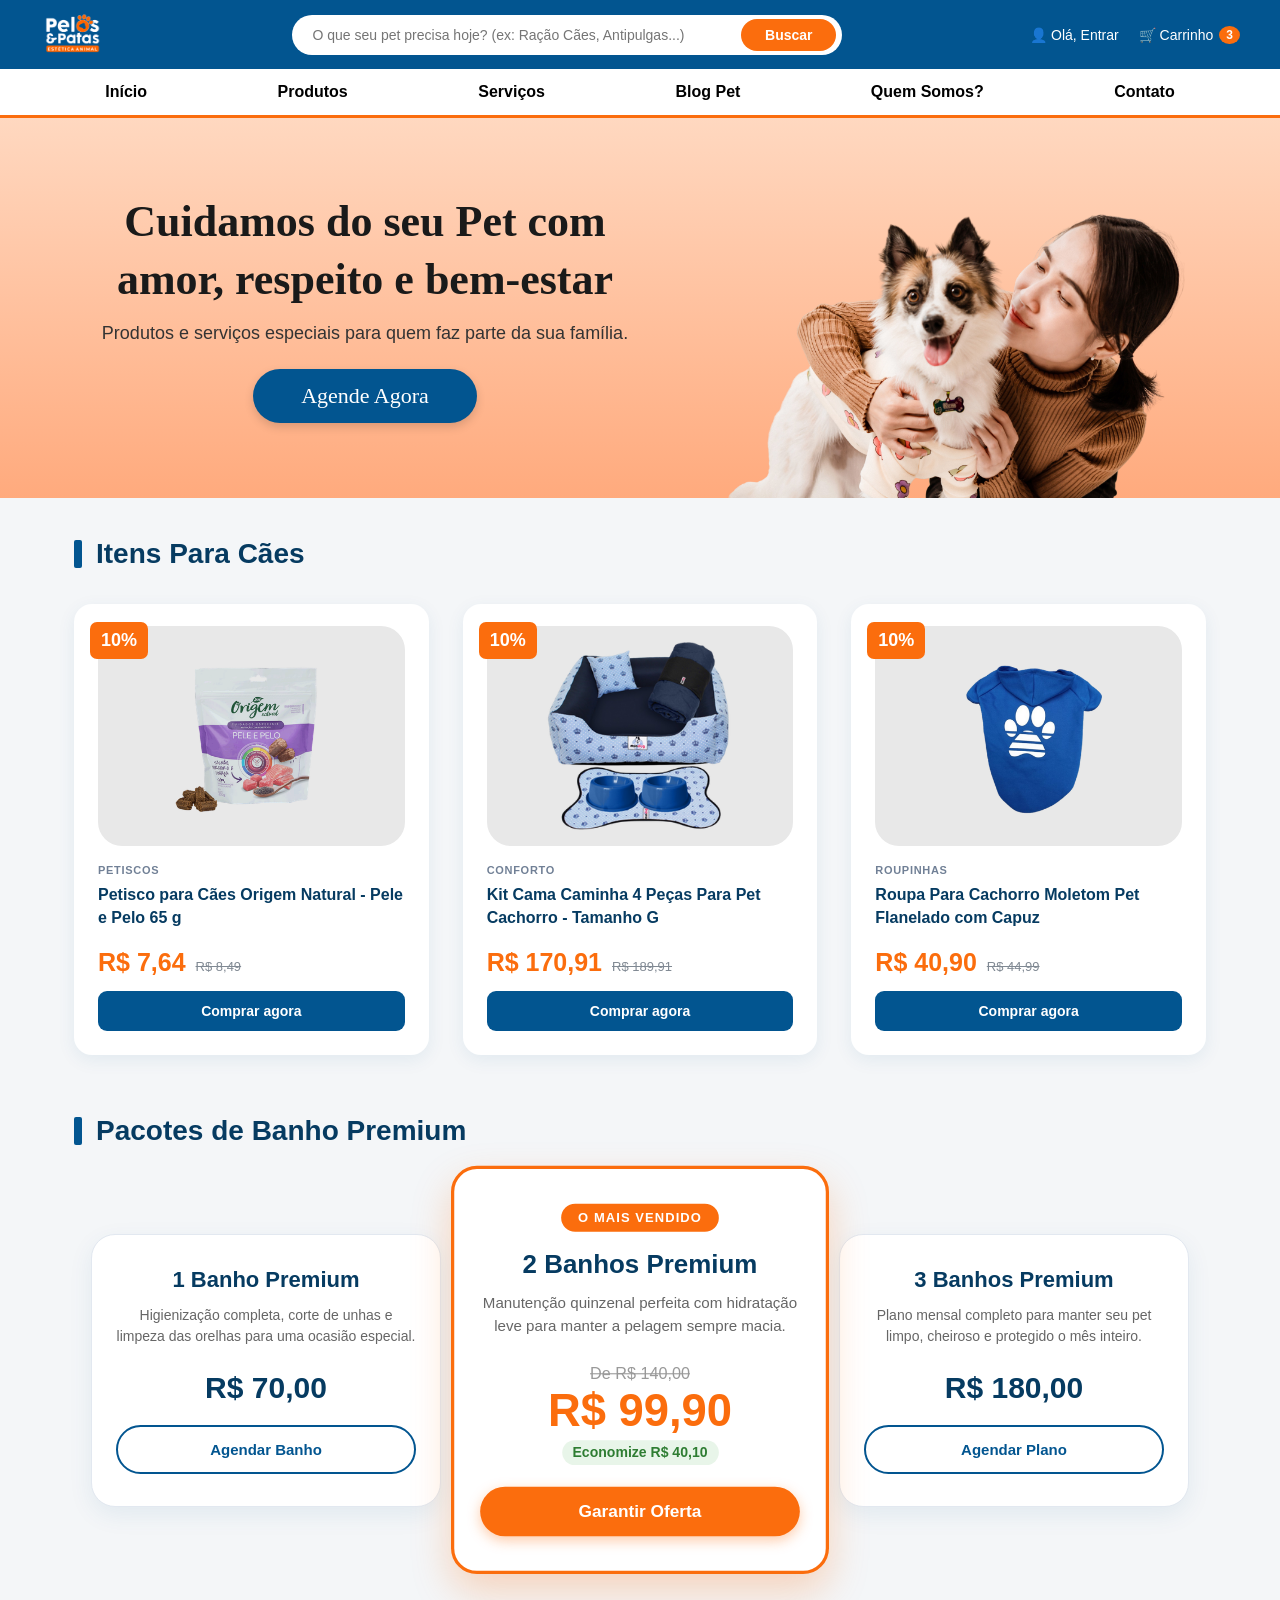
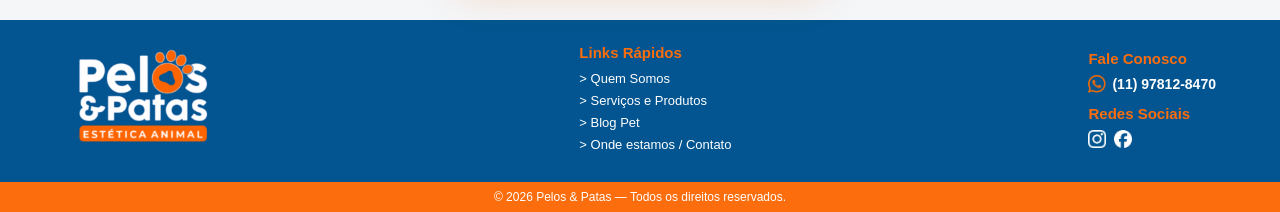
==== commit fd0f971e: "Refactor styles and HTML structure in index.html Refactor CSS styles for improved layout and readabi" ====
--- a/index.html
+++ b/index.html
@@ -1,9 +1,11 @@
+
 <!DOCTYPE html>
 <html lang="pt-BR">
 <head>
   <meta charset="UTF-8">
   <meta name="viewport" content="width=device-width, initial-scale=1.0">
   <title>Pelos e Patas - Pet Shop</title>
+
   <style>
     :root {
       --laranja: #fb6d0d;
@@ -12,6 +14,11 @@
       --cinza-texto: #666;
       --cinza-claro: #f4f6f8;
       --branco: #ffffff;
+
+      /* TÓPICO 7 - Cores semânticas */
+      --cor-sucesso: #2e7d32;
+      --cor-aviso: #996000;
+      --cor-erro: #b42318;
     }
 
     * {
@@ -20,7 +27,7 @@
       padding: 0;
     }
 
-    /* TÓPICO 3: Scroll Suave e Compensação para Navbar Fixa */
+    /* TÓPICO 3 - Scroll suave */
     html {
       scroll-behavior: smooth;
     }
@@ -30,10 +37,11 @@
       background: var(--cinza-claro);
       color: var(--azul-escuro);
       overflow-x: hidden;
-      padding-top: 125px; /* Altura da navbar fixa */
-    }
-
-    /* Compensação para os títulos não ficarem escondidos atrás do cabeçalho */
+
+      /* AJUSTE: Remove o espaço entre header e banner */
+      padding-top: 118px;
+    }
+
     section[id],
     main[id],
     footer[id] {
@@ -47,7 +55,9 @@
       left: 0;
       width: 100%;
       z-index: 1000;
-      box-shadow: 0 4px 10px rgba(0,0,0,0.1);
+
+      /* AJUSTE: Remove a sombra que separava o banner */
+      box-shadow: none;
     }
 
     /* BARRA SUPERIOR */
@@ -150,7 +160,11 @@
 
     /* HERO SECTION */
     .hero {
-      background: linear-gradient(180deg, #ffd8c0 0%, #ffaa7d 100%);
+      background: linear-gradient(
+        180deg,
+        #ffd8c0 0%,
+        #ffaa7d 100%
+      );
       position: relative;
       display: flex;
       justify-content: center;
@@ -175,13 +189,21 @@
       text-align: center;
     }
 
+    /* TÓPICO 6 - HIERARQUIA VISUAL */
     .hero-text h1 {
-      font-family: 'Georgia', serif;
+      font-family: Georgia, serif;
       font-size: 44px;
       color: #1a1a1a;
-      font-weight: normal;
+      font-weight: 700;
       line-height: 1.3;
-      margin-bottom: 24px;
+      margin-bottom: 12px;
+    }
+
+    .hero-subtitulo {
+      font-size: 18px;
+      line-height: 1.5;
+      color: #333;
+      margin-bottom: 22px;
     }
 
     .btn-agende {
@@ -192,7 +214,7 @@
       border: none;
       border-radius: 30px;
       font-size: 22px;
-      font-family: 'Georgia', serif;
+      font-family: Georgia, serif;
       cursor: pointer;
       box-shadow: 0 4px 10px rgba(0,0,0,0.15);
       transition: background 0.2s;
@@ -219,7 +241,7 @@
       vertical-align: bottom;
     }
 
-    /* CATALOGO DE PRODUTOS */
+    /* CATÁLOGO DE PRODUTOS */
     .catalogo {
       max-width: 1180px;
       margin: 40px auto;
@@ -251,20 +273,22 @@
       gap: 34px;
     }
 
+    /* TÓPICO 6 - Cards com hierarquia visual clean */
     .card {
       position: relative;
       overflow: hidden;
       background: var(--branco);
-      border-radius: 24px;
-      box-shadow: 0 8px 24px rgba(2, 85, 144, 0.12);
-      transition: transform 0.2s ease, box-shadow 0.2s ease;
+      border-radius: 18px;
+      box-shadow: 0 5px 18px rgba(2,85,144,0.08);
+      transition: transform 0.2s ease,
+                  box-shadow 0.2s ease;
       display: flex;
       flex-direction: column;
     }
 
     .card:hover {
       transform: translateY(-5px);
-      box-shadow: 0 14px 28px rgba(2, 85, 144, 0.18);
+      box-shadow: 0 12px 26px rgba(2,85,144,0.13);
     }
 
     .desconto {
@@ -299,53 +323,71 @@
     }
 
     .conteudo {
-      padding: 22px 28px 28px;
+      padding: 18px 24px 24px;
       display: flex;
       flex-direction: column;
       flex-grow: 1;
     }
 
+    /* Categoria com menor destaque visual */
     .categoria {
-      margin-bottom: 8px;
-      color: var(--laranja);
-      font-size: 12px;
+      margin-bottom: 7px;
+      color: #718096;
+      font-size: 11px;
       font-weight: bold;
       text-transform: uppercase;
-      letter-spacing: 0.8px;
-    }
-
+      letter-spacing: 0.7px;
+    }
+
+    /* Nome do produto */
     .produto-nome {
-      min-height: 48px;
+      min-height: 0;
       margin-bottom: 18px;
       color: var(--azul-escuro);
-      font-size: 17px;
-      line-height: 1.4;
+      font-size: 16px;
+      font-weight: 600;
+      line-height: 1.45;
+    }
+
+    /* TÓPICO 6 - Preços na mesma linha */
+    .precos {
+      display: flex;
+      align-items: baseline;
+      flex-wrap: wrap;
+      gap: 10px;
+      margin-top: auto;
+      margin-bottom: 14px;
     }
 
     .preco-antigo {
-      margin-bottom: 3px;
-      color: #777;
-      font-size: 16px;
+      color: #808993;
+      font-size: 13px;
+      font-weight: normal;
       text-decoration: line-through;
     }
 
     .preco-atual {
       color: var(--laranja);
-      font-size: 27px;
-      font-weight: bold;
+      font-size: 25px;
+      font-weight: 700;
+      line-height: 1.2;
     }
 
     .comprar {
       width: 100%;
-      margin-top: auto;
+      margin-top: 0;
       padding: 12px;
       border: none;
-      border-radius: 8px;
+      border-radius: 9px;
       background: var(--azul);
       color: var(--branco);
-      font-size: 15px;
+      font-size: 14px;
       font-weight: bold;
       cursor: pointer;
+    }
+
+    .comprar:hover {
+      background: var(--azul-escuro);
     }
 
     /* SEÇÃO DE SERVIÇOS */
@@ -369,13 +411,14 @@
       padding: 32px 24px;
       flex: 1;
       max-width: 350px;
-      box-shadow: 0 8px 24px rgba(2, 85, 144, 0.08);
+      box-shadow: 0 8px 24px rgba(2,85,144,0.08);
       border: 1px solid #e2e8f0;
       display: flex;
       flex-direction: column;
       align-items: center;
       text-align: center;
-      transition: transform 0.3s ease, box-shadow 0.3s ease;
+      transition: transform 0.3s ease,
+                  box-shadow 0.3s ease;
     }
 
     .card-servico:hover {
@@ -428,7 +471,7 @@
     .card-servico.destaque {
       border: 3px solid var(--laranja);
       transform: scale(1.08);
-      box-shadow: 0 16px 36px rgba(251, 109, 13, 0.25);
+      box-shadow: 0 16px 36px rgba(251,109,13,0.25);
       position: relative;
       z-index: 2;
     }
@@ -475,10 +518,11 @@
       margin: 4px 0;
     }
 
+    /* TÓPICO 7 - Verde semântico para economia */
     .preco-promocional .economia {
       font-size: 13px;
       font-weight: bold;
-      color: #2e7d32;
+      color: var(--cor-sucesso);
       background: #e8f5e9;
       padding: 4px 10px;
       border-radius: 12px;
@@ -497,7 +541,7 @@
       text-align: center;
       text-decoration: none;
       cursor: pointer;
-      box-shadow: 0 4px 12px rgba(251, 109, 13, 0.35);
+      box-shadow: 0 4px 12px rgba(251,109,13,0.35);
       transition: background 0.2s ease;
     }
 
@@ -595,40 +639,144 @@
       color: var(--branco);
     }
 
+    /* =============================================
+       TÓPICO 8 - DESIGN RESPONSIVO
+       ============================================= */
+
+    /* Imagens fluidas */
+    img {
+      max-width: 100%;
+    }
+
+    /* TABLETS */
     @media (max-width: 900px) {
+      .fixed-header {
+        position: relative;
+      }
+
       body {
-        padding-top: 170px;
-      }
-      section[id], main[id], footer[id] {
-        scroll-margin-top: 180px;
-      }
+        padding-top: 0;
+      }
+
+      section[id],
+      main[id],
+      footer[id] {
+        scroll-margin-top: 20px;
+      }
+
       .top-bar {
         flex-direction: column;
         padding: 12px 20px;
       }
+
+      .sub-nav {
+        flex-wrap: wrap;
+        justify-content: center;
+        gap: 16px;
+        padding: 14px 20px;
+      }
+
+      .search-box {
+        max-width: 100%;
+      }
+
+      .user-actions {
+        flex-wrap: wrap;
+        justify-content: center;
+      }
+
+      .hero {
+        height: auto;
+        padding: 32px 20px 0;
+      }
+
       .hero-container {
+        height: auto;
         flex-direction: column;
         text-align: center;
-      }
+        gap: 24px;
+      }
+
+      .hero-text {
+        max-width: 100%;
+      }
+
       .hero-image {
-        position: relative;
+        position: static;
         right: 0;
       }
+
       .hero-image img {
-        height: 280px;
-      }
+        height: auto;
+        max-height: 280px;
+        max-width: 100%;
+      }
+
+      /* Dois produtos por linha */
       .produtos {
-        grid-template-columns: 1fr;
-      }
+        grid-template-columns: repeat(2, minmax(0, 1fr));
+        gap: 20px;
+      }
+
       .servicos-grid {
         flex-direction: column;
       }
-      .card-servico.destaque {
-        transform: scale(1);
-      }
+
+      .card-servico {
+        width: 100%;
+        max-width: 430px;
+      }
+
+      .card-servico.destaque,
+      .card-servico.destaque:hover {
+        transform: none;
+      }
+
       .footer-content {
         flex-direction: column;
         gap: 24px;
+      }
+    }
+
+    /* CELULARES */
+    @media (max-width: 600px) {
+      .top-bar {
+        padding: 14px;
+      }
+
+      .search-box input {
+        min-width: 0;
+      }
+
+      .search-box button {
+        padding: 8px 12px;
+      }
+
+      .hero-text h1 {
+        font-size: 30px;
+      }
+
+      .hero-subtitulo {
+        font-size: 16px;
+      }
+
+      .btn-agende {
+        font-size: 18px;
+        padding: 12px 30px;
+      }
+
+      /* Um produto por linha */
+      .produtos {
+        grid-template-columns: 1fr;
+      }
+
+      .cabecalho h2 {
+        font-size: 24px;
+      }
+
+      .catalogo,
+      .servicos-section {
+        padding: 0 16px;
       }
     }
   </style>
@@ -642,7 +790,7 @@
       <a href="#inicio" class="logo">
         <img src="assets/logo.png" alt="Pelos & Patas - Ir para início">
       </a>
-      
+
       <div class="search-box">
         <input type="text" placeholder="O que seu pet precisa hoje? (ex: Ração Cães, Antipulgas...)">
         <button type="submit">Buscar</button>
@@ -650,7 +798,9 @@
 
       <div class="user-actions">
         <a href="#">👤 Olá, Entrar</a>
-        <a href="#">🛒 Carrinho <span class="cart-badge">3</span></a>
+        <a href="#">
+          🛒 Carrinho <span class="cart-badge">3</span>
+        </a>
       </div>
     </div>
 
@@ -668,154 +818,316 @@
   <!-- HERO SECTION (#inicio) -->
   <section id="inicio" class="hero">
     <div class="hero-container">
+
       <div class="hero-text">
-        <h1>Cuidamos do seu Pet com amor, respeito e bem-estar</h1>
-        <a href="servicos.html" class="btn-agende">Agende Agora</a>
+
+        <!-- TÓPICO 6 - HIERARQUIA VISUAL -->
+        <h1>
+          Cuidamos do seu Pet com amor, respeito e bem-estar
+        </h1>
+
+        <p class="hero-subtitulo">
+          Produtos e serviços especiais para quem faz parte da sua família.
+        </p>
+
+        <a href="servicos.html" class="btn-agende">
+          Agende Agora
+        </a>
       </div>
 
       <div class="hero-image">
-        <img src="assets/mulher.png?v=2" alt="Mulher com cachorro no colo">
+        <img
+          src="assets/mulher.png?v=2"
+          alt="Mulher com cachorro no colo"
+        >
       </div>
+
     </div>
   </section>
 
-  <!-- CATALOGO DE PRODUTOS (#produtos) -->
+  <!-- CATÁLOGO DE PRODUTOS (#produtos) -->
   <main id="produtos" class="catalogo">
+
     <div class="cabecalho">
       <span class="marca"></span>
       <h2>Itens Para Cães</h2>
     </div>
 
     <section class="produtos">
+
       <!-- CARD 1 -->
       <article class="card">
+
         <span class="desconto">10%</span>
+
         <div class="imagem-produto">
-          <img src="assets/petisco.png" alt="Petisco Natural">
+          <img
+            src="assets/petisco.png"
+            alt="Petisco Natural"
+          >
         </div>
+
         <div class="conteudo">
           <p class="categoria">Petiscos</p>
-          <h3 class="produto-nome">Petisco para Cães Origem Natural - Pele e Pelo 65 g</h3>
-          <p class="preco-antigo">R$ 8,49</p>
-          <p class="preco-atual">R$ 7,64</p>
-          <button class="comprar">Comprar agora</button>
+
+          <h3 class="produto-nome">
+            Petisco para Cães Origem Natural - Pele e Pelo 65 g
+          </h3>
+
+          <!-- TÓPICO 6: Preços organizados -->
+          <div class="precos">
+            <p class="preco-atual">R$ 7,64</p>
+            <p class="preco-antigo">R$ 8,49</p>
+          </div>
+
+          <button class="comprar">
+            Comprar agora
+          </button>
         </div>
+
       </article>
 
       <!-- CARD 2 -->
       <article class="card">
+
         <span class="desconto">10%</span>
+
         <div class="imagem-produto">
-          <img src="assets/casinha.png" alt="Kit Cama Caminha">
+          <img
+            src="assets/casinha.png"
+            alt="Kit Cama Caminha"
+          >
         </div>
+
         <div class="conteudo">
           <p class="categoria">Conforto</p>
-          <h3 class="produto-nome">Kit Cama Caminha 4 Peças Para Pet Cachorro - Tamanho G</h3>
-          <p class="preco-antigo">R$ 189,91</p>
-          <p class="preco-atual">R$ 170,91</p>
-          <button class="comprar">Comprar agora</button>
+
+          <h3 class="produto-nome">
+            Kit Cama Caminha 4 Peças Para Pet Cachorro - Tamanho G
+          </h3>
+
+          <div class="precos">
+            <p class="preco-atual">R$ 170,91</p>
+            <p class="preco-antigo">R$ 189,91</p>
+          </div>
+
+          <button class="comprar">
+            Comprar agora
+          </button>
         </div>
+
       </article>
 
       <!-- CARD 3 -->
       <article class="card">
+
         <span class="desconto">10%</span>
+
         <div class="imagem-produto">
-          <img src="assets/roupa.png" alt="Roupa Moletom">
+          <img
+            src="assets/roupa.png"
+            alt="Roupa Moletom"
+          >
         </div>
+
         <div class="conteudo">
           <p class="categoria">Roupinhas</p>
-          <h3 class="produto-nome">Roupa Para Cachorro Moletom Pet Flanelado com Capuz</h3>
-          <p class="preco-antigo">R$ 44,99</p>
-          <p class="preco-atual">R$ 40,90</p>
-          <button class="comprar">Comprar agora</button>
+
+          <h3 class="produto-nome">
+            Roupa Para Cachorro Moletom Pet Flanelado com Capuz
+          </h3>
+
+          <div class="precos">
+            <p class="preco-atual">R$ 40,90</p>
+            <p class="preco-antigo">R$ 44,99</p>
+          </div>
+
+          <button class="comprar">
+            Comprar agora
+          </button>
         </div>
+
       </article>
+
     </section>
   </main>
 
   <!-- SEÇÃO DE SERVIÇOS (#servicos) -->
   <section id="servicos" class="servicos-section">
+
     <div class="cabecalho">
       <span class="marca"></span>
       <h2>Pacotes de Banho Premium</h2>
     </div>
 
     <div class="servicos-grid">
-      <!-- 1 Banho -->
+
+      <!-- 1 BANHO -->
       <article class="card-servico">
-        <h3 class="servico-titulo">1 Banho Premium</h3>
-        <p class="servico-descricao">Higienização completa, corte de unhas e limpeza das orelhas para uma ocasião especial.</p>
-        <div class="servico-preco">R$ 70,00</div>
-        <a href="servicos.html" class="btn-servico">Agendar Banho</a>
+
+        <h3 class="servico-titulo">
+          1 Banho Premium
+        </h3>
+
+        <p class="servico-descricao">
+          Higienização completa, corte de unhas e limpeza das orelhas para uma ocasião especial.
+        </p>
+
+        <div class="servico-preco">
+          R$ 70,00
+        </div>
+
+        <a href="servicos.html" class="btn-servico">
+          Agendar Banho
+        </a>
+
       </article>
 
-      <!-- 2 Banhos -->
+      <!-- 2 BANHOS - DESTAQUE -->
       <article class="card-servico destaque">
-        <span class="tag-destaque">O Mais Vendido</span>
-        <h3 class="servico-titulo">2 Banhos Premium</h3>
-        <p class="servico-descricao">Manutenção quinzenal perfeita com hidratação leve para manter a pelagem sempre macia.</p>
-        
+
+        <span class="tag-destaque">
+          O Mais Vendido
+        </span>
+
+        <h3 class="servico-titulo">
+          2 Banhos Premium
+        </h3>
+
+        <p class="servico-descricao">
+          Manutenção quinzenal perfeita com hidratação leve para manter a pelagem sempre macia.
+        </p>
+
         <div class="preco-promocional">
-          <span class="de">De R$ 140,00</span>
-          <span class="por">R$ 99,90</span>
-          <span class="economia">Economize R$ 40,10</span>
+          <span class="de">
+            De R$ 140,00
+          </span>
+
+          <span class="por">
+            R$ 99,90
+          </span>
+
+          <!-- TÓPICO 7: Verde para indicar economia -->
+          <span class="economia">
+            Economize R$ 40,10
+          </span>
         </div>
-        
-        <a href="servicos.html" class="btn-servico-destaque">Garantir Oferta</a>
+
+        <a
+          href="servicos.html"
+          class="btn-servico-destaque"
+        >
+          Garantir Oferta
+        </a>
+
       </article>
 
-      <!-- 3 Banhos -->
+      <!-- 3 BANHOS -->
       <article class="card-servico">
-        <h3 class="servico-titulo">3 Banhos Premium</h3>
-        <p class="servico-descricao">Plano mensal completo para manter seu pet limpo, cheiroso e protegido o mês inteiro.</p>
-        <div class="servico-preco">R$ 180,00</div>
-        <a href="servicos.html" class="btn-servico">Agendar Plano</a>
+
+        <h3 class="servico-titulo">
+          3 Banhos Premium
+        </h3>
+
+        <p class="servico-descricao">
+          Plano mensal completo para manter seu pet limpo, cheiroso e protegido o mês inteiro.
+        </p>
+
+        <div class="servico-preco">
+          R$ 180,00
+        </div>
+
+        <a href="servicos.html" class="btn-servico">
+          Agendar Plano
+        </a>
+
       </article>
+
     </div>
   </section>
 
   <!-- RODAPÉ E CONTATO (#contato) -->
   <footer id="contato" class="site-footer">
+
     <div class="footer-content">
+
       <div class="footer-col-logo">
         <a href="#inicio" class="footer-logo">
-          <img src="assets/logo2.png" alt="Pelos & Patas Estética Animal">
+          <img
+            src="assets/logo2.png"
+            alt="Pelos & Patas Estética Animal"
+          >
         </a>
       </div>
 
       <div class="footer-col">
         <h3>Links Rápidos</h3>
+
         <ul>
-          <li><a href="quem-somos.html">&gt; Quem Somos</a></li>
-          <li><a href="servicos.html">&gt; Serviços e Produtos</a></li>
-          <li><a href="blog.html">&gt; Blog Pet</a></li>
-          <li><a href="#contato">&gt; Onde estamos / Contato</a></li>
+          <li>
+            <a href="quem-somos.html">
+              &gt; Quem Somos
+            </a>
+          </li>
+
+          <li>
+            <a href="servicos.html">
+              &gt; Serviços e Produtos
+            </a>
+          </li>
+
+          <li>
+            <a href="blog.html">
+              &gt; Blog Pet
+            </a>
+          </li>
+
+          <li>
+            <a href="#contato">
+              &gt; Onde estamos / Contato
+            </a>
+          </li>
         </ul>
       </div>
 
       <div class="footer-col">
+
         <h3>Fale Conosco</h3>
+
         <div class="contact-item">
-          <img src="assets/whatsapp.png" alt="WhatsApp">
+          <img
+            src="assets/whatsapp.png"
+            alt="WhatsApp"
+          >
           <span>(11) 97812-8470</span>
         </div>
 
         <h3>Redes Sociais</h3>
+
         <div class="social-icons">
           <a href="#" title="Instagram">
-            <img src="assets/instagram.png" alt="Instagram">
+            <img
+              src="assets/instagram.png"
+              alt="Instagram"
+            >
           </a>
+
           <a href="#" title="Facebook">
-            <img src="assets/facebook.png" alt="Facebook">
+            <img
+              src="assets/facebook.png"
+              alt="Facebook"
+            >
           </a>
         </div>
+
       </div>
+
     </div>
 
     <div class="footer-bottom">
       &copy; 2026 Pelos & Patas — Todos os direitos reservados.
     </div>
+
   </footer>
 
 </body>
